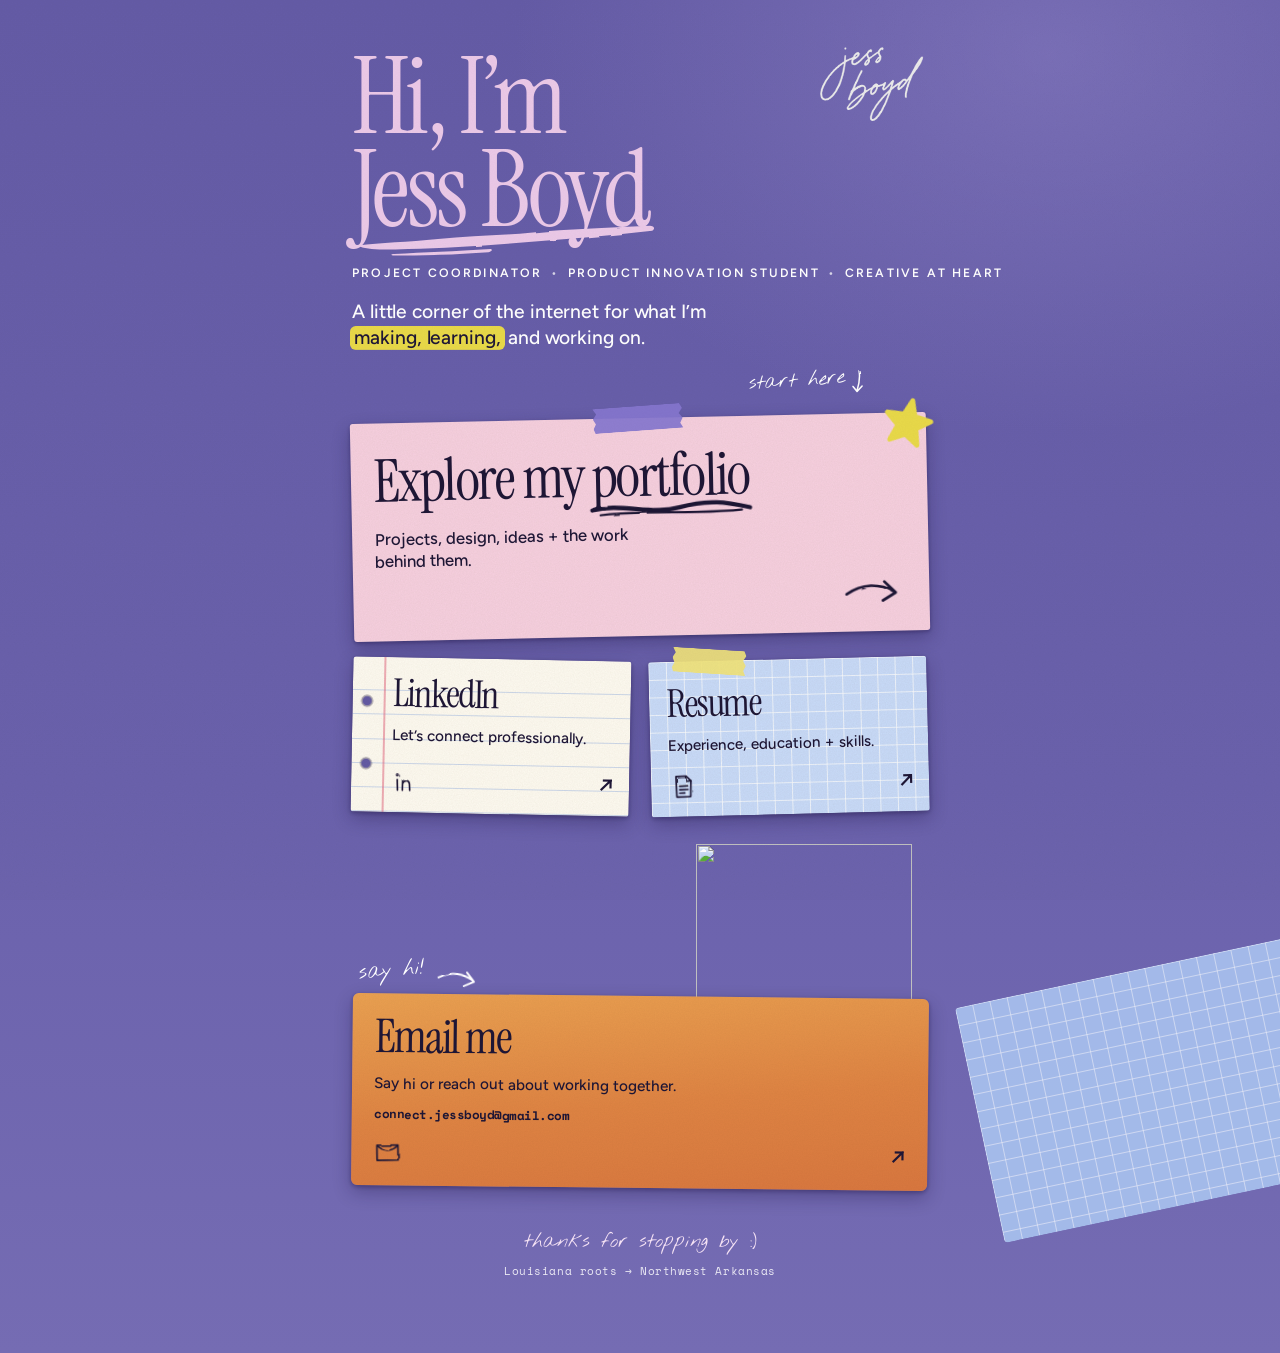
==== links/index.html @ 07960756 "Add the /links/ page (Linktree-style) and document it in the README Co-Authored-By: Claude Sonnet 5 " ====
<!DOCTYPE html>
<html lang="en">
<head>
<meta charset="utf-8">
<meta name="viewport" content="width=device-width, initial-scale=1, viewport-fit=cover">
<meta name="color-scheme" content="light">
<meta name="theme-color" content="#6A61AC">
<title>Jess Boyd — Links</title>
<meta name="description" content="Jess Boyd: creative project coordinator and product innovation student. Portfolio, LinkedIn, resume, and email.">
<meta property="og:title" content="Jess Boyd — Links">
<meta property="og:description" content="A little corner of the internet for what I’m making, learning, and working on.">
<script>
/* mark JS on, and make sure the entrance can never leave the page hidden */
(function () {
  var d = document.documentElement; d.classList.add('js');
  setTimeout(function () { d.classList.add('page-ready'); }, 2500);
})();
</script>
<link rel="icon" type="image/png" href="../assets/img/favicon.png">
<link rel="preconnect" href="https://fonts.googleapis.com">
<link rel="preconnect" href="https://fonts.gstatic.com" crossorigin>
<link href="https://fonts.googleapis.com/css2?family=Figtree:wght@400;500;600;700;800&family=Instrument+Serif:ital@0;1&family=Nothing+You+Could+Do&family=Space+Mono:wght@400;700&display=swap" rel="stylesheet">
<!-- Same design system as the portfolio: base (colors, fonts) + effects (marks, notes, stars), then this page's own file. -->
<link rel="stylesheet" href="../css/base.css">
<link rel="stylesheet" href="../css/effects.css">
<link rel="stylesheet" href="../css/links.css">
</head>
<body class="links-page">
<svg width="0" height="0" style="position:absolute" aria-hidden="true" focusable="false"><filter id="rough" x="-5%" y="-5%" width="110%" height="110%"><feTurbulence type="fractalNoise" baseFrequency=".035" numOctaves="2" seed="4" result="t"/><feDisplacementMap in="SourceGraphic" in2="t" scale="2"/></filter></svg>

<div class="page">
  <div class="scrap" aria-hidden="true"></div>

  <main class="stack" id="main">
    <!-- HEADER — who this is, in a few seconds -->
    <header class="masthead">
      <img class="sig enter" style="--d:0" data-a="sig" alt="">
      <h1 class="hi enter" style="--d:0"><span class="l">Hi, I’m</span> <span class="l l2">Jess Boyd<svg class="squig" viewBox="0 0 400 46" preserveAspectRatio="none" aria-hidden="true"><path d="M4 31 C 34 27, 70 27, 110 23 S 190 19, 236 15 S 330 10, 391 7 C 396 7, 399 10, 394 13 C 336 19, 282 23, 226 27 S 120 34, 70 35 C 40 36, 14 37, 4 31 Z"/><path d="M52 41 C 92 39, 132 38, 180 35 C 183 36, 181 38, 177 39 C 132 42, 92 43, 52 43 C 47 43, 47 41, 52 41 Z"/></svg></span></h1>
      <ul class="descr enter" style="--d:1"><li>Project Coordinator</li><li>Product Innovation Student</li><li>Creative at Heart</li></ul>
      <p class="sub enter" style="--d:2">A little corner of the internet for what I’m <span class="hl" data-draw>making, learning,</span> and working on.</p>
      <div class="startnote enter" style="--d:2" aria-hidden="true"><span class="script" data-draw>start here</span><span class="arrow" data-arrow="down"></span></div>
    </header>

    <!-- LINKS — built from js/data/links.js -->
    <nav aria-label="Jess’s links">
      <ul class="cards" id="links"></ul>
      <noscript>
        <!-- fallback only (no JavaScript). Keep in sync with js/data/links.js -->
        <ul class="cards">
          <li class="slot span-2"><a class="card card--sticky card--primary" href="../"><span class="ctitle">Explore my portfolio</span><span class="cdesc">Projects, design, ideas + the work behind them.</span></a></li>
          <li class="slot"><a class="card card--notebook card--half" href="https://www.linkedin.com/in/jessica-b-238604137/"><span class="ctitle">LinkedIn</span><span class="cdesc">Let’s connect professionally.</span></a></li>
          <li class="slot"><a class="card card--grid card--half" href="../assets/Jess-Boyd-Resume.pdf"><span class="ctitle">Resume</span><span class="cdesc">Experience, education + skills.</span></a></li>
          <li class="slot span-2"><a class="card card--orange card--wide" href="mailto:connect.jessboyd@gmail.com"><span class="ctitle">Email me</span><span class="cdesc">Say hi or reach out about working together.</span></a></li>
        </ul>
      </noscript>
    </nav>

    <footer class="foot enter" style="--d:8">
      <p class="script" data-draw>thanks for stopping by :)</p>
      <p class="mono">Louisiana roots → Northwest Arkansas</p>
    </footer>
  </main>
</div>

<!-- Scripts: data first, then core, then this page. The renderer goes before core.js so the images and arrows it creates get set up. -->
<script src="../js/data/images.js"></script>
<script src="../js/data/pencil.js"></script>
<script src="../js/data/links.js"></script>
<script>
/* this page lives one folder down, so point the shared image paths back up */
(function (JB) { Object.keys(JB.IMG).forEach(function (k) { JB.IMG[k] = "../" + JB.IMG[k]; }); })(window.JB);
</script>
<script src="../js/links-render.js"></script>
<script src="../js/core.js"></script>
<script src="../js/effects.js"></script>
<script src="../js/links.js"></script>
</body>
</html>
---- css/base.css ----
/* ==========================================================
   BASE
   Design tokens (colors, fonts), page reset, layout helpers. Loaded first.
   ========================================================== */
:root {
  --cream: #F8F8F4; --ink: #1E1636; --muted: #574F6E;
  --plum: #3B2A73; --peri: #5B68AB; --lilac: #827AC9; --lilac-text: #6B62B8; --peri-soft: #AEB7EE; --violet: #6A4FC4; --lav: #E3C6E6; --pink: #F3B8CF; --pink-soft: #EBC9E8;
  --yellow: #E8D948; --orange: #DB7A3E; --orange-deep: #C9622A;
  --serif: "Instrument Serif", "Iowan Old Style", Georgia, serif;
  --sans: "Figtree", "Helvetica Neue", Arial, sans-serif;
  --mono: "Space Mono", "Courier New", monospace;
  --script: "Nothing You Could Do", "Bradley Hand", "Segoe Print", cursive;
  --bar: 4.6rem;
  /* one "design pixel": the Figma frames are 1016px wide, so 1 unit = 1/1016 of the page width (capped at 1600px). Used by the hero, about, quote and work-experience layouts. */
  --gpx: min(.098425vw, 1.5748px);
  box-sizing: border-box;
  padding-bottom: env(safe-area-inset-bottom, 0px);
}
html { scroll-padding-top: calc(5rem + env(safe-area-inset-top, 0px)); scroll-behavior: smooth; background: var(--cream); color-scheme: light; }
html.intro-on { overflow: hidden; }
* { box-sizing: border-box; }
body { margin: 0; background: var(--cream); color: var(--ink); font-family: var(--sans); font-size: 1.0625rem; line-height: 1.65; -webkit-font-smoothing: antialiased; overflow-x: clip; }
body::before { content: ""; position: fixed; inset: 0; z-index: 90; pointer-events: none; opacity: .1; mix-blend-mode: multiply;
  background-image: url("data:image/svg+xml;utf8,<svg xmlns='http://www.w3.org/2000/svg' width='240' height='240'><filter id='n'><feTurbulence type='fractalNoise' baseFrequency='.9' numOctaves='2' stitchTiles='stitch'/><feColorMatrix values='0 0 0 0 .3  0 0 0 0 .25  0 0 0 0 .2  0 0 0 .5 0'/></filter><rect width='100%' height='100%' filter='url(%23n)'/></svg>"); }
a { color: inherit; }
button { font: inherit; color: inherit; }
:focus-visible { outline: 3px solid var(--violet); outline-offset: 3px; border-radius: 3px; }
.hero :focus-visible { outline-color: #fff; }
.spread { padding-block: clamp(4.5rem, 10vw, 8.5rem); position: relative; }
.wrap { width: min(100% - 3rem, 72rem); margin-inline: auto; position: relative; }
.mono { font-family: var(--mono); font-size: .85rem; letter-spacing: .04em; }
.label { font-family: var(--mono); font-size: .74rem; letter-spacing: .12em; text-transform: uppercase; font-weight: 700; color: var(--muted); }
.display { font-family: var(--serif); font-weight: 400; letter-spacing: -.03em; line-height: .9; font-size: clamp(3.2rem, 10vw, 9rem); margin: 0; }
.sr { position: absolute; width: 1px; height: 1px; overflow: hidden; clip: rect(0 0 0 0); white-space: nowrap; }
.skiplink { position: absolute; left: -999px; top: 0; background: var(--ink); color: var(--cream); padding: .7rem 1rem; z-index: 300; }
.skiplink:focus { left: 0; }
.ulh { background: linear-gradient(currentColor, currentColor) 0 100% / 0% 2px no-repeat; transition: background-size .3s ease; text-decoration: none; padding-bottom: 3px; }
.ulh:hover, .ulh:focus-visible, .ulh[aria-current="true"] { background-size: 100% 2px; }

@media (max-width: 720px) {
  .wrap { width: min(100% - 2.5rem, 72rem); }
}
@media (prefers-reduced-motion: reduce) {
  html { scroll-behavior: auto; }
}
---- css/effects.css ----
/* ==========================================================
   SHARED EFFECTS
   Hand-drawn marks, handwritten notes, highlighter, stars, scroll-reveal. Used by several sections.
   ========================================================== */
.mark, .arrow { filter: url(#rough); }
.mark path, .arrow path { fill: none; stroke: currentColor; stroke-linecap: round; stroke-linejoin: round; stroke-dasharray: 1; stroke-dashoffset: 1; transition: stroke-dashoffset 1s cubic-bezier(.5,.1,.2,1); transition-delay: calc(var(--i, 0) * .2s + var(--pd, 0ms)); }
.in path { stroke-dashoffset: 0; }
.mk { position: relative; display: inline-block; }
.mk .mark { position: absolute; pointer-events: none; overflow: visible; left: -2%; bottom: -.24em; width: 104%; height: .34em; color: #3B3550; }
.mk .mark path { stroke-width: 3; }
.mk .mark path + path { stroke-width: 1.5; }
.arrow { display: inline-block; line-height: 0; color: var(--ink); }
.arrow svg { display: block; overflow: visible; }
.script { display: inline-block; font-family: var(--script); font-size: 1.3rem; line-height: 1.25; color: var(--plum); }
.script .sc { display: inline-block; clip-path: inset(-10% 100% -20% -2%); transition: clip-path 1.4s cubic-bezier(.5,.1,.2,1) var(--pd, 0ms); }
.script.in .sc { clip-path: inset(-10% -2% -20% -2%); }
.hl { padding: .02em .22em; margin-inline: -.1em; border-radius: .3em; background: linear-gradient(var(--yellow), var(--yellow)) 0 50% / 0% 100% no-repeat; -webkit-box-decoration-break: clone; box-decoration-break: clone; transition: background-size .9s cubic-bezier(.5,.1,.2,1) .3s; }
.hl.in { background-size: 100% 100%; }
.star { display: block; overflow: visible; }
.star path { fill: var(--yellow); stroke: var(--yellow); stroke-width: 5; stroke-linejoin: round; }
.penS { position: absolute; left: 0; top: 0; pointer-events: none; opacity: 0; transition: opacity .35s; z-index: 2; }

.js .reveal { opacity: 0; transform: translateY(18px); transition: opacity .8s ease, transform .8s cubic-bezier(.2,.7,.2,1); transition-delay: calc(var(--d, 0) * 100ms); }
.js .reveal.in { opacity: 1; transform: none; }
.js .rise { opacity: 0; transform: translateY(22px); }
.js.page-ready .rise { opacity: 1; transform: none; transition: opacity 1s ease, transform 1s cubic-bezier(.2,.7,.2,1); transition-delay: calc(var(--d, 0) * 120ms); }

@media (prefers-reduced-motion: reduce) {
  .mark path, .arrow path { stroke-dashoffset: 0 !important; transition: none !important; }
  .script .sc { clip-path: none !important; transition: none !important; }
  .hl { background-size: 100% 100% !important; transition: none !important; }
  .js .reveal, .js .rise { opacity: 1 !important; transform: none !important; transition: none !important; }
  .penS { display: none; }
}
---- css/links.css ----
/* ==========================================================
   LINKS PAGE  (links/index.html)
   A small, condensed version of the portfolio: lavender hero colors, paper cards, the peeking dog.
   Uses tokens from base.css and the marks/stars/notes from effects.css. Script: js/links-render.js + js/links.js
   Cards are built from js/data/links.js.
   ========================================================== */
html { background: #6A61AC; }
.links-page {
  --paper: #FFFCF3; --pink-paper: #F8D2E2; --sky: #CADDFB; --tape: #8677D0;
  --hole: #645BA6;
  --shadow: 0 .45rem 1.1rem rgba(24,14,58,.3), 0 .1rem .25rem rgba(24,14,58,.34);
  --shadow-up: 0 .9rem 1.7rem rgba(24,14,58,.34), 0 .2rem .4rem rgba(24,14,58,.3);
  --dw: clamp(9rem, 42vw, 13rem);
  background: #6A61AC; -webkit-tap-highlight-color: transparent;
}
.links-page :focus-visible { outline: 3px solid var(--yellow); outline-offset: 4px; }

.page { position: relative; min-height: 100vh; min-height: 100svh; overflow: clip; color: #fff; padding: 1.9rem 1.25rem 3.2rem;
  background: radial-gradient(60% 40% at 82% 4%, rgba(150,138,206,.42), transparent 70%), linear-gradient(180deg, #645BA6 0%, #6A61AC 58%, #756CB3 100%); }
.stack { position: relative; z-index: 1; width: 100%; max-width: 34rem; margin-inline: auto; }

/* a scrap of blue grid paper poking in from the corner, like the one under the portfolio's notebook */
.scrap { position: absolute; z-index: 0; right: -6rem; bottom: 9.6rem; width: 14rem; height: 9rem; rotate: -12deg; border-radius: 4px; opacity: .9;
  background-color: #A9C3F0; background-image: linear-gradient(rgba(255,255,255,.55) 1px, transparent 1px), linear-gradient(90deg, rgba(255,255,255,.55) 1px, transparent 1px); background-size: 1.1rem 1.1rem; }

/* ---------- entrance: header, then portfolio, then the rest ---------- */
.js .enter { opacity: 0; transform: translateY(14px); }
.js.page-ready .enter { opacity: 1; transform: none; transition: opacity .55s ease, transform .6s cubic-bezier(.2,.75,.25,1); transition-delay: calc(var(--d, 0) * 75ms); }

/* ---------- header ---------- */
.masthead { position: relative; }
.sig { position: absolute; z-index: 1; top: -.5rem; right: .3rem; width: clamp(4.6rem, 22vw, 6.6rem); height: auto; rotate: 5deg; filter: invert(1); pointer-events: none; }
h1.hi { margin: 0; font-family: var(--serif); font-weight: 400; color: var(--pink-soft); font-size: clamp(3.8rem, 19vw, 6.6rem); line-height: .88; letter-spacing: -.035em; }
h1.hi .l { display: block; width: fit-content; white-space: nowrap; }
h1.hi .l2 { position: relative; }
.squig { position: absolute; left: 1%; bottom: -.2em; width: 102%; height: .36em; overflow: visible; color: var(--pink-soft); filter: url(#rough); pointer-events: none; clip-path: inset(-25% 100% -25% 0); transition: clip-path 1.05s cubic-bezier(.5,.1,.2,1) .5s; }
.squig path { fill: currentColor; }
.page-ready .squig { clip-path: inset(-25% -2% -25% 0); }
.descr { list-style: none; margin: 1.5rem 0 0; padding: 0; font-size: .72rem; letter-spacing: .18em; text-transform: uppercase; font-weight: 600; line-height: 1.9; }
.descr li { white-space: nowrap; }
.sub { margin: .9rem 0 0; max-width: 24rem; font-weight: 500; font-size: 1.1rem; line-height: 1.4; letter-spacing: -.005em; }
.sub .hl { color: var(--ink); }
.startnote { display: flex; align-items: flex-start; justify-content: flex-end; gap: .35rem; margin: .7rem 3.6rem 1.1rem 0; }
.startnote .script, .startnote .arrow { color: #fff; }
.startnote .script { font-size: 1.25rem; padding-top: .3rem; rotate: -4deg; }
.startnote .arrow path { stroke-width: 3; }

/* ---------- cards ---------- */
.cards { list-style: none; margin: 0; padding: 0; display: grid; grid-template-columns: repeat(2, minmax(0, 1fr)); gap: 1.15rem 1rem; }
.slot { position: relative; min-width: 0; }
.slot.span-2 { grid-column: 1 / -1; }
.slot.has-dog { margin-top: calc(var(--dw) * .736 + .1rem); }

.card { position: relative; z-index: 1; display: flex; flex-direction: column; height: 100%; color: var(--ink); text-decoration: none; border-radius: 3px; box-shadow: var(--shadow);
  padding: 1.1rem 1rem 1rem 1.1rem; rotate: var(--r, 0deg);
  transition: rotate .4s cubic-bezier(.3,1.4,.5,1), translate .4s cubic-bezier(.3,1.4,.5,1), scale .2s ease, box-shadow .3s ease; }
/* a little paper grain, same as the Polaroids */
.card::after { content: ""; position: absolute; inset: 0; border-radius: inherit; pointer-events: none; opacity: .5; mix-blend-mode: multiply;
  background-image: url("data:image/svg+xml;utf8,<svg xmlns='http://www.w3.org/2000/svg' width='160' height='160'><filter id='p'><feTurbulence type='fractalNoise' baseFrequency='.8' numOctaves='2'/><feColorMatrix values='0 0 0 0 .5  0 0 0 0 .45  0 0 0 0 .35  0 0 0 .25 0'/></filter><rect width='100%' height='100%' filter='url(%23p)'/></svg>"); }

.ctitle { display: block; width: fit-content; max-width: 100%; font-family: var(--serif); font-weight: 400; font-size: clamp(1.75rem, 8vw, 2.25rem); line-height: .98; letter-spacing: -.03em;
  background: linear-gradient(currentColor, currentColor) 0 100% / 0% 2px no-repeat; padding-bottom: .1em; transition: background-size .3s ease; }
.cdesc { display: block; margin-top: .55rem; font-weight: 500; font-size: .95rem; line-height: 1.35; }
.cdetail { display: block; margin-top: .7rem; font-weight: 700; font-size: .78rem; overflow-wrap: anywhere; }
.cfoot { margin-top: auto; padding-top: 1rem; display: flex; align-items: flex-end; justify-content: space-between; gap: .5rem; }
.icon { flex: none; fill: none; stroke: var(--ink); stroke-width: 1.9; stroke-linecap: round; stroke-linejoin: round; filter: url(#rough); }
.icon circle { fill: var(--ink); stroke-width: 2.4; }
.go { margin-left: auto; font-family: var(--sans); font-weight: 600; font-size: 1.4rem; line-height: 1; transition: translate .3s cubic-bezier(.3,1.5,.5,1); }
.go.arrow { font-size: 0; }

/* paper variants */
.card--sticky { background: var(--pink-paper); padding: 1.9rem 1.4rem 1.2rem; }
.card--notebook { background-color: var(--paper); padding-left: 2.5rem;
  background-image: linear-gradient(90deg, transparent 1.95rem, rgba(226,96,122,.5) 1.95rem, rgba(226,96,122,.5) calc(1.95rem + 1.5px), transparent calc(1.95rem + 1.5px)),
    repeating-linear-gradient(180deg, transparent 0 1.45rem, rgba(104,146,222,.32) 1.45rem calc(1.45rem + 1px)); background-position: 0 0, 0 .6rem; }
.card--notebook::before { content: ""; position: absolute; left: .5rem; top: .8rem; bottom: .8rem; width: .8rem; pointer-events: none;
  background: radial-gradient(circle at 50% 50%, var(--hole) 0 .27rem, rgba(20,10,50,.35) .3rem .36rem, transparent .4rem) 0 0 / 100% 3.9rem repeat-y; }
.card--grid { background-color: var(--sky); padding-top: 1.5rem;
  background-image: linear-gradient(rgba(255,255,255,.7) 1px, transparent 1px), linear-gradient(90deg, rgba(255,255,255,.7) 1px, transparent 1px); background-size: 1.1rem 1.1rem; }
.card--orange { background: linear-gradient(175deg, #EAA151 0%, #DF8443 55%, #D9773F 100%); padding: 1.3rem 1.4rem 1.2rem; border-radius: 6px; }
.card--lavender { background: var(--peri-soft); padding: 1.3rem 1.4rem 1.2rem; border-radius: 6px; }

/* the portfolio card is the big one */
.card--primary .ctitle { font-size: clamp(2.7rem, 13vw, 3.7rem); line-height: .94; }
.card--primary .cdesc { font-size: 1.05rem; margin-top: .8rem; max-width: 17rem; }
.card--primary .cfoot { padding-top: .6rem; }
.card--primary .go.arrow svg { width: 4.4rem; height: auto; }
.card--primary .go.arrow path { stroke-width: 3.2; }
.card--wide .ctitle { font-size: clamp(2.2rem, 10vw, 2.9rem); }
.card--wide .cfoot { padding-top: .8rem; }

/* tape + star */
.tape { position: absolute; z-index: 2; top: -.75rem; left: 50%; translate: -50% 0; width: 5.6rem; height: 1.55rem; rotate: -3deg; opacity: .92; pointer-events: none;
  clip-path: polygon(0 0, 4% 22%, 0 42%, 3% 62%, 0 82%, 2% 100%, 100% 100%, 97% 80%, 100% 60%, 96% 40%, 100% 20%, 97% 0); }
.tape--violet { background: var(--tape); }
.tape--yellow { background: #EFE27A; width: 4.6rem; left: 22%; rotate: 5deg; }
.cstar { position: absolute; z-index: 2; top: -1.15rem; right: -.6rem; width: 3.5rem; height: 3.5rem; rotate: 14deg; filter: url(#rough); pointer-events: none; }

/* the marker underline under the last word of the primary title */
.card .mk .mark { color: var(--ink); }

/* ---------- the dog, peeking over the top of a card ---------- */
.peek { position: absolute; z-index: 0; right: 1rem; bottom: calc(100% - 7px); width: var(--dw); height: calc(var(--dw) * .736); overflow: hidden; }
.peekin { position: absolute; inset: 0; cursor: pointer; transition: transform .35s cubic-bezier(.3,1.4,.5,1); }
.peekin img { position: absolute; inset: 0; width: 100%; height: 100%; display: block; user-select: none; -webkit-user-drag: none; }
.peekin .ptail, .peekin .pmarks { transform-origin: 71% 101%; }
.js:not(.page-ready) .peekin { transform: translateY(103%); }
.js.page-ready .peekin { animation: peekup .8s cubic-bezier(.3,1.25,.5,1) 1s backwards; }
@keyframes peekup { from { transform: translateY(103%); } }
@keyframes pwag { from { transform: rotate(-7deg); } to { transform: rotate(9deg); } }
@keyframes pmarks { from { opacity: .15; } to { opacity: 1; } }
.peekin.wag .ptail { animation: pwag .36s ease-in-out infinite alternate; }
.peekin.wag .pmarks { animation: pmarks .36s ease-in-out infinite alternate; }
.dognote { position: absolute; z-index: 0; left: .4rem; bottom: calc(100% + .15rem); display: flex; align-items: flex-end; gap: .3rem; pointer-events: none; }
.dognote .script { color: #fff; font-size: 1.35rem; rotate: -5deg; margin-bottom: .6rem; }
.dognote .arrow { color: #fff; rotate: 8deg; }
.dognote .arrow path { stroke-width: 3; }

/* ---------- footer ---------- */
.foot { margin-top: 2.4rem; text-align: center; }
.foot p { margin: 0; }
.foot .script { color: #F6E3F5; font-size: 1.25rem; }
.foot .mono { margin-top: .5rem; font-size: .68rem; letter-spacing: .05em; opacity: .85; }

/* ---------- hover / press (only where hover exists) ---------- */
@media (hover: hover) {
  .card:hover, .card:focus-visible { rotate: 0deg; translate: 0 -5px; box-shadow: var(--shadow-up); }
  .card:hover .ctitle, .card:focus-visible .ctitle { background-size: 100% 2px; }
  .card:hover .go, .card:focus-visible .go { translate: .18em -.18em; }
  .card:hover .go.arrow, .card:focus-visible .go.arrow { translate: .45rem 0; }
  .card--primary:hover .ctitle, .card--primary:focus-visible .ctitle { background-size: 0% 2px; }
  .card:hover .mark path, .card:focus-visible .mark path { animation: redraw .8s ease-out; }
  .card:hover .cstar, .card:focus-visible .cstar { animation: bob .7s ease-out; }
  .slot:hover .peekin { transform: translateY(-3px); }
  .slot:hover .peekin .ptail { animation: pwag .36s ease-in-out infinite alternate; }
  .slot:hover .peekin .pmarks { animation: pmarks .36s ease-in-out infinite alternate; }
}
.card:active { translate: 0 1px; rotate: 0deg; scale: .985; box-shadow: var(--shadow); }
@keyframes redraw { from { stroke-dashoffset: 1; } to { stroke-dashoffset: 0; } }
@keyframes bob { 30% { translate: 0 -7px; scale: 1.1; rotate: 22deg; } 60% { translate: 0 1px; scale: .96; } }

/* ---------- responsive ---------- */
@media (max-width: 359px) {
  .page { padding-inline: 1rem; }
  .cards { grid-template-columns: minmax(0, 1fr); }
  .slot { grid-column: 1 / -1; }
  .card--half .cdesc { max-width: 15rem; }
  .startnote { margin-right: 0; }
}
@media (min-width: 480px) {
  /* room for one line: Project Coordinator • Product Innovation Student • Creative at Heart */
  .descr li { display: inline; }
  .descr li:not(:last-child)::after { content: "•"; margin-inline: .7em; opacity: .75; }
}
@media (min-width: 720px) {
  .page { padding-block: 3.2rem 4.5rem; }
  .stack { max-width: 36rem; }
  .sub { font-size: 1.2rem; max-width: 26rem; }
  .descr { font-size: .76rem; }
  .cards { gap: 1.4rem 1.2rem; }
  .slot.has-dog { --dw: 13.5rem; }
  .scrap { right: auto; left: calc(50% + 21rem); bottom: 9rem; width: 22rem; height: 15rem; }
  .card--half .ctitle { font-size: 2.4rem; }
}

/* ---------- reduced motion: no movement, everything just there ---------- */
@media (prefers-reduced-motion: reduce) {
  .js .enter { opacity: 1 !important; transform: none !important; transition: none !important; }
  .squig { clip-path: none !important; transition: none !important; }
  .card, .ctitle, .go { transition: none !important; }
  .card:hover, .card:focus-visible, .card:active { translate: none; scale: none; }
  .card .mark path, .card .cstar { animation: none !important; }
  .js:not(.page-ready) .peekin, .js.page-ready .peekin { transform: none !important; animation: none !important; transition: none !important; }
  .peekin .ptail, .peekin .pmarks { animation: none !important; }
}
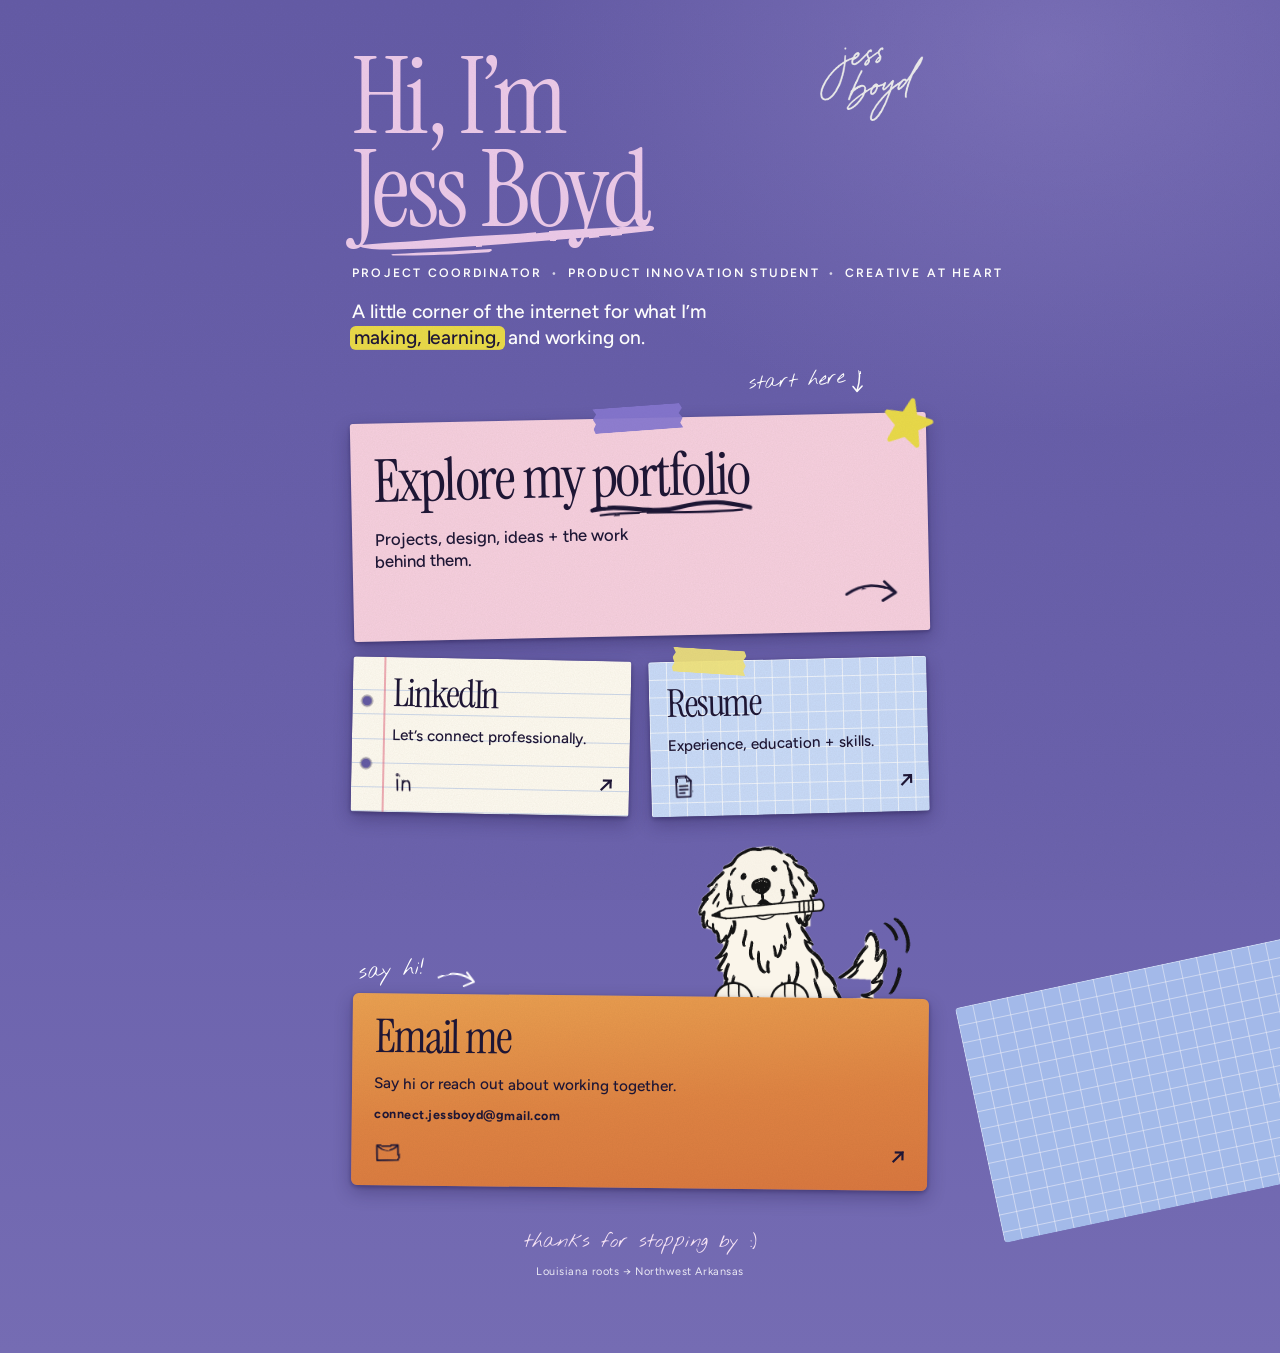
==== commit 8f42b881: "Text and font updates - Connect heading: "Let's Connect" (capital C, no period) - Skills column titl" ====
--- a/links/index.html
+++ b/links/index.html
@@ -19,7 +19,7 @@
 <link rel="icon" type="image/png" href="../assets/img/favicon.png">
 <link rel="preconnect" href="https://fonts.googleapis.com">
 <link rel="preconnect" href="https://fonts.gstatic.com" crossorigin>
-<link href="https://fonts.googleapis.com/css2?family=Figtree:wght@400;500;600;700;800&family=Instrument+Serif:ital@0;1&family=Nothing+You+Could+Do&family=Space+Mono:wght@400;700&display=swap" rel="stylesheet">
+<link href="https://fonts.googleapis.com/css2?family=Figtree:wght@400;500;600;700;800&family=Instrument+Serif:ital@0;1&family=Nothing+You+Could+Do&display=swap" rel="stylesheet">
 <!-- Same design system as the portfolio: base (colors, fonts) + effects (marks, notes, stars), then this page's own file. -->
 <link rel="stylesheet" href="../css/base.css">
 <link rel="stylesheet" href="../css/effects.css">
--- a/css/base.css
+++ b/css/base.css
@@ -8,7 +8,6 @@
   --yellow: #E8D948; --orange: #DB7A3E; --orange-deep: #C9622A;
   --serif: "Instrument Serif", "Iowan Old Style", Georgia, serif;
   --sans: "Figtree", "Helvetica Neue", Arial, sans-serif;
-  --mono: "Space Mono", "Courier New", monospace;
   --script: "Nothing You Could Do", "Bradley Hand", "Segoe Print", cursive;
   --bar: 4.6rem;
   /* one "design pixel": the Figma frames are 1016px wide, so 1 unit = 1/1016 of the page width (capped at 1600px). Used by the hero, about, quote and work-experience layouts. */
@@ -28,8 +27,8 @@
 .hero :focus-visible { outline-color: #fff; }
 .spread { padding-block: clamp(4.5rem, 10vw, 8.5rem); position: relative; }
 .wrap { width: min(100% - 3rem, 72rem); margin-inline: auto; position: relative; }
-.mono { font-family: var(--mono); font-size: .85rem; letter-spacing: .04em; }
-.label { font-family: var(--mono); font-size: .74rem; letter-spacing: .12em; text-transform: uppercase; font-weight: 700; color: var(--muted); }
+.mono { font-family: var(--sans); font-size: .85rem; letter-spacing: .04em; }
+.label { font-family: var(--sans); font-size: .74rem; letter-spacing: .12em; text-transform: uppercase; font-weight: 700; color: var(--muted); }
 .display { font-family: var(--serif); font-weight: 400; letter-spacing: -.03em; line-height: .9; font-size: clamp(3.2rem, 10vw, 9rem); margin: 0; }
 .sr { position: absolute; width: 1px; height: 1px; overflow: hidden; clip: rect(0 0 0 0); white-space: nowrap; }
 .skiplink { position: absolute; left: -999px; top: 0; background: var(--ink); color: var(--cream); padding: .7rem 1rem; z-index: 300; }
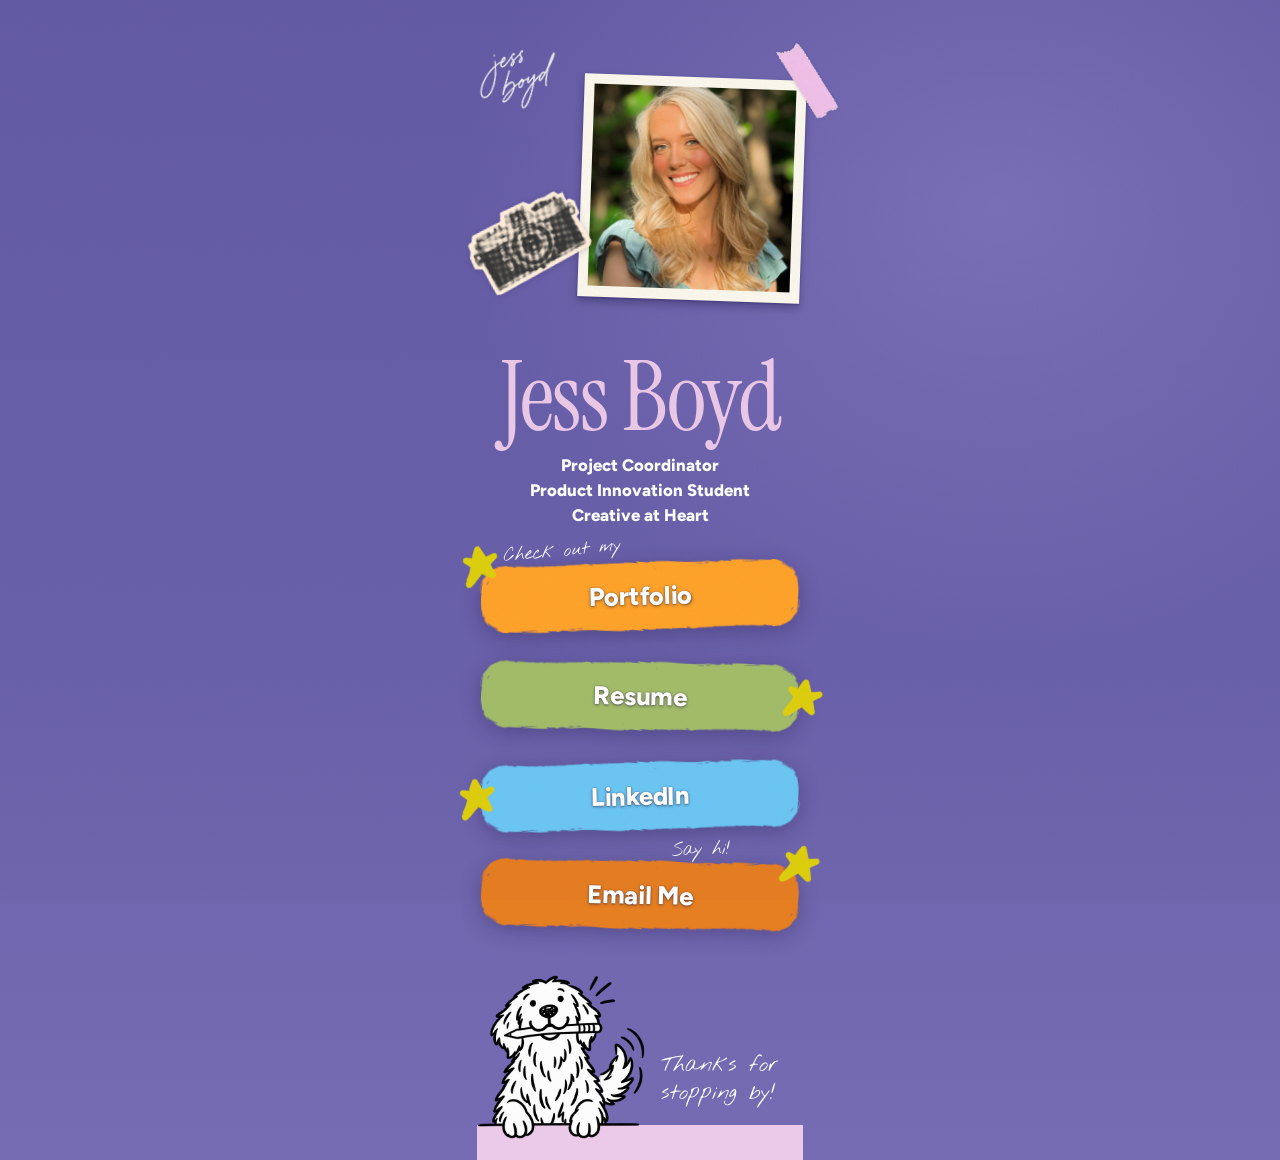
==== commit cef7f32e: "Redesign the links page to match the approved mockup - Rebuild the header as logo (top-left) + Polar" ====
--- a/links/index.html
+++ b/links/index.html
@@ -6,71 +6,91 @@
 <meta name="color-scheme" content="light">
 <meta name="theme-color" content="#6A61AC">
 <title>Jess Boyd — Links</title>
-<meta name="description" content="Jess Boyd: creative project coordinator and product innovation student. Portfolio, LinkedIn, resume, and email.">
+<meta name="description" content="Jess Boyd: creative project coordinator and product innovation student. Portfolio, resume, LinkedIn, and email.">
 <meta property="og:title" content="Jess Boyd — Links">
-<meta property="og:description" content="A little corner of the internet for what I’m making, learning, and working on.">
-<script>
-/* mark JS on, and make sure the entrance can never leave the page hidden */
-(function () {
-  var d = document.documentElement; d.classList.add('js');
-  setTimeout(function () { d.classList.add('page-ready'); }, 2500);
-})();
-</script>
+<meta property="og:description" content="Project Coordinator. Product Innovation Student. Creative at heart.">
+<script>(function () { document.documentElement.classList.add('js'); })();</script>
 <link rel="icon" type="image/png" href="../assets/img/favicon.png">
 <link rel="preconnect" href="https://fonts.googleapis.com">
 <link rel="preconnect" href="https://fonts.gstatic.com" crossorigin>
 <link href="https://fonts.googleapis.com/css2?family=Figtree:wght@400;500;600;700;800&family=Instrument+Serif:ital@0;1&family=Nothing+You+Could+Do&display=swap" rel="stylesheet">
-<!-- Same design system as the portfolio: base (colors, fonts) + effects (marks, notes, stars), then this page's own file. -->
+<!-- Same design system as the portfolio: base (colors, fonts) + effects (handwriting, stars, scroll-reveal), then this page's own file. -->
 <link rel="stylesheet" href="../css/base.css">
 <link rel="stylesheet" href="../css/effects.css">
 <link rel="stylesheet" href="../css/links.css">
 </head>
 <body class="links-page">
-<svg width="0" height="0" style="position:absolute" aria-hidden="true" focusable="false"><filter id="rough" x="-5%" y="-5%" width="110%" height="110%"><feTurbulence type="fractalNoise" baseFrequency=".035" numOctaves="2" seed="4" result="t"/><feDisplacementMap in="SourceGraphic" in2="t" scale="2"/></filter></svg>
+<svg width="0" height="0" style="position:absolute" aria-hidden="true" focusable="false">
+  <filter id="rough" x="-5%" y="-5%" width="110%" height="110%"><feTurbulence type="fractalNoise" baseFrequency=".035" numOctaves="2" seed="4" result="t"/><feDisplacementMap in="SourceGraphic" in2="t" scale="2"/></filter>
+</svg>
 
 <div class="page">
-  <div class="scrap" aria-hidden="true"></div>
+  <main class="stack" id="main">
 
-  <main class="stack" id="main">
-    <!-- HEADER — who this is, in a few seconds -->
-    <header class="masthead">
-      <img class="sig enter" style="--d:0" data-a="sig" alt="">
-      <h1 class="hi enter" style="--d:0"><span class="l">Hi, I’m</span> <span class="l l2">Jess Boyd<svg class="squig" viewBox="0 0 400 46" preserveAspectRatio="none" aria-hidden="true"><path d="M4 31 C 34 27, 70 27, 110 23 S 190 19, 236 15 S 330 10, 391 7 C 396 7, 399 10, 394 13 C 336 19, 282 23, 226 27 S 120 34, 70 35 C 40 36, 14 37, 4 31 Z"/><path d="M52 41 C 92 39, 132 38, 180 35 C 183 36, 181 38, 177 39 C 132 42, 92 43, 52 43 C 47 43, 47 41, 52 41 Z"/></svg></span></h1>
-      <ul class="descr enter" style="--d:1"><li>Project Coordinator</li><li>Product Innovation Student</li><li>Creative at Heart</li></ul>
-      <p class="sub enter" style="--d:2">A little corner of the internet for what I’m <span class="hl" data-draw>making, learning,</span> and working on.</p>
-      <div class="startnote enter" style="--d:2" aria-hidden="true"><span class="script" data-draw>start here</span><span class="arrow" data-arrow="down"></span></div>
-    </header>
+    <!-- PHOTO — logo top-left, Polaroid-framed portrait (same photo as the homepage About section) top-right
+         with a piece of tape, and the vintage camera doodle peeking from behind the bottom-left corner -->
+    <div class="portrait-wrap reveal" style="--d:0">
+      <img class="sig" src="../assets/img/signature-logo.png" width="326" height="251" alt="Jess Boyd">
+      <img class="camera" src="../assets/img/camera-vintage.png" width="586" height="419" loading="lazy" alt="" aria-hidden="true">
+      <figure class="polaroid">
+        <img src="../assets/img/photo-portrait.jpg" width="960" height="960" loading="eager" alt="Jess smiling outdoors in a teal top, with green trees blurred behind">
+        <span class="tape" aria-hidden="true"></span>
+      </figure>
+    </div>
 
-    <!-- LINKS — built from js/data/links.js -->
-    <nav aria-label="Jess’s links">
-      <ul class="cards" id="links"></ul>
-      <noscript>
-        <!-- fallback only (no JavaScript). Keep in sync with js/data/links.js -->
-        <ul class="cards">
-          <li class="slot span-2"><a class="card card--sticky card--primary" href="../"><span class="ctitle">Explore my portfolio</span><span class="cdesc">Projects, design, ideas + the work behind them.</span></a></li>
-          <li class="slot"><a class="card card--notebook card--half" href="https://www.linkedin.com/in/jessica-b-238604137/"><span class="ctitle">LinkedIn</span><span class="cdesc">Let’s connect professionally.</span></a></li>
-          <li class="slot"><a class="card card--grid card--half" href="../assets/Jess-Boyd-Resume.pdf"><span class="ctitle">Resume</span><span class="cdesc">Experience, education + skills.</span></a></li>
-          <li class="slot span-2"><a class="card card--orange card--wide" href="mailto:connect.jessboyd@gmail.com"><span class="ctitle">Email me</span><span class="cdesc">Say hi or reach out about working together.</span></a></li>
-        </ul>
-      </noscript>
+    <!-- NAME + ROLE -->
+    <div class="idcard reveal" style="--d:1">
+      <h1 class="bigname">Jess Boyd</h1>
+      <ul class="roles">
+        <li>Project Coordinator</li>
+        <li>Product Innovation Student</li>
+        <li>Creative at Heart</li>
+      </ul>
+    </div>
+
+    <!-- LINKS — four sticky-note buttons, in this exact order. Edit the destinations below (each is a plain href). -->
+    <nav class="linklist" aria-label="Jess’s links">
+      <a class="btn btn--portfolio reveal" style="--d:2" href="../">
+        <span class="fill" aria-hidden="true"></span>
+        <span class="btnnote" aria-hidden="true"><span class="script" data-draw>Check out my</span></span>
+        <img class="cstar cstar--a" src="../assets/img/star.png" alt="" aria-hidden="true">
+        <span class="btnlabel">Portfolio</span>
+      </a>
+
+      <a class="btn btn--resume reveal" style="--d:3" href="../assets/Jess-Boyd-Resume.pdf" download="Jess-Boyd-Resume.pdf">
+        <span class="fill" aria-hidden="true"></span>
+        <span class="btnlabel">Resume<span class="sr"> (PDF download)</span></span>
+        <img class="cstar cstar--b" src="../assets/img/star.png" alt="" aria-hidden="true">
+      </a>
+
+      <a class="btn btn--linkedin reveal" style="--d:4" href="https://www.linkedin.com/in/jessica-b-238604137/" target="_blank" rel="noopener noreferrer">
+        <img class="cstar cstar--c" src="../assets/img/star.png" alt="" aria-hidden="true">
+        <span class="fill" aria-hidden="true"></span>
+        <span class="btnlabel">LinkedIn<span class="sr"> (opens in a new tab)</span></span>
+      </a>
+
+      <a class="btn btn--email reveal" style="--d:5" href="mailto:connect.jessboyd@gmail.com">
+        <span class="fill" aria-hidden="true"></span>
+        <span class="btnnote btnnote--right" aria-hidden="true"><span class="script" data-draw>Say hi!</span></span>
+        <img class="cstar cstar--d" src="../assets/img/star.png" alt="" aria-hidden="true">
+        <span class="btnlabel">Email Me</span>
+      </a>
     </nav>
 
-    <footer class="foot enter" style="--d:8">
-      <p class="script" data-draw>thanks for stopping by :)</p>
-      <p class="mono">Louisiana roots → Northwest Arkansas</p>
-    </footer>
+    <!-- SIGN-OFF — the same dog that peeks up on the homepage hero, perched here on the pink strip's edge -->
+    <div class="footrow reveal" style="--d:6">
+      <div class="peek" aria-hidden="true"><div class="peekclip"><div class="peekin" id="linksDog">
+        <img src="../assets/img/dog-peek.png" width="1000" height="980" class="dogbody" alt="">
+        <img src="../assets/img/dog-peek.png" width="1000" height="980" class="dogtail" alt="">
+      </div></div></div>
+      <p class="script thanks" data-draw>Thanks for stopping by!</p>
+    </div>
+    <div class="bottomstrip" aria-hidden="true"></div>
   </main>
 </div>
 
-<!-- Scripts: data first, then core, then this page. The renderer goes before core.js so the images and arrows it creates get set up. -->
-<script src="../js/data/images.js"></script>
+<!-- core.js needs js/data/pencil.js loaded first even though this page doesn't draw with the pencil (it reads pencil sizing on setup) -->
 <script src="../js/data/pencil.js"></script>
-<script src="../js/data/links.js"></script>
-<script>
-/* this page lives one folder down, so point the shared image paths back up */
-(function (JB) { Object.keys(JB.IMG).forEach(function (k) { JB.IMG[k] = "../" + JB.IMG[k]; }); })(window.JB);
-</script>
-<script src="../js/links-render.js"></script>
 <script src="../js/core.js"></script>
 <script src="../js/effects.js"></script>
 <script src="../js/links.js"></script>
--- a/css/links.css
+++ b/css/links.css
@@ -1,175 +1,108 @@
 /* ==========================================================
    LINKS PAGE  (links/index.html)
-   A small, condensed version of the portfolio: lavender hero colors, paper cards, the peeking dog.
-   Uses tokens from base.css and the marks/stars/notes from effects.css. Script: js/links-render.js + js/links.js
-   Cards are built from js/data/links.js.
+   A condensed calling-card version of the portfolio: signature, Polaroid portrait, name, four sticky-note
+   link buttons, and the hero's peeking dog perched on the bottom strip. Matches an approved mockup —
+   see links/index.html for the markup. Uses colors/fonts from base.css, handwriting/star/reveal from effects.css.
    ========================================================== */
-html { background: #6A61AC; }
 .links-page {
-  --paper: #FFFCF3; --pink-paper: #F8D2E2; --sky: #CADDFB; --tape: #8677D0;
-  --hole: #645BA6;
-  --shadow: 0 .45rem 1.1rem rgba(24,14,58,.3), 0 .1rem .25rem rgba(24,14,58,.34);
-  --shadow-up: 0 .9rem 1.7rem rgba(24,14,58,.34), 0 .2rem .4rem rgba(24,14,58,.3);
-  --dw: clamp(9rem, 42vw, 13rem);
+  /* colors sampled from the approved mockup that don't already exist in base.css, scoped to this page only */
+  --btn-portfolio: #FFA32A; --btn-resume: #A4BD6A; --btn-linkedin: #6CC7F4; --btn-email: #E67E22;
+  --stack-max: 26rem;
   background: #6A61AC; -webkit-tap-highlight-color: transparent;
 }
 .links-page :focus-visible { outline: 3px solid var(--yellow); outline-offset: 4px; }
 
-.page { position: relative; min-height: 100vh; min-height: 100svh; overflow: clip; color: #fff; padding: 1.9rem 1.25rem 3.2rem;
-  background: radial-gradient(60% 40% at 82% 4%, rgba(150,138,206,.42), transparent 70%), linear-gradient(180deg, #645BA6 0%, #6A61AC 58%, #756CB3 100%); }
-.stack { position: relative; z-index: 1; width: 100%; max-width: 34rem; margin-inline: auto; }
+.page { position: relative; overflow: clip; color: #fff;
+  background: radial-gradient(60% 55% at 78% 18%, rgba(150,138,206,.42), transparent 70%), linear-gradient(180deg, #645BA6 0%, #6A61AC 58%, #756CB3 100%); }
+/* side margins match the approved mockup's proportions (content sits in roughly the middle 68% of the width) */
+.stack { width: 100%; max-width: var(--stack-max); margin-inline: auto; padding: 2.2rem clamp(2.2rem, 15vw, 3.8rem) 0; }
 
-/* a scrap of blue grid paper poking in from the corner, like the one under the portfolio's notebook */
-.scrap { position: absolute; z-index: 0; right: -6rem; bottom: 9.6rem; width: 14rem; height: 9rem; rotate: -12deg; border-radius: 4px; opacity: .9;
-  background-color: #A9C3F0; background-image: linear-gradient(rgba(255,255,255,.55) 1px, transparent 1px), linear-gradient(90deg, rgba(255,255,255,.55) 1px, transparent 1px); background-size: 1.1rem 1.1rem; }
+/* ---------- photo: logo, Polaroid + tape, camera + sticker backing — scaled together with container-query
+   units so proportions hold at any width ---------- */
+.portrait-wrap { position: relative; container-type: inline-size; width: 100%; aspect-ratio: 100 / 87; }
+.sig { position: absolute; z-index: 3; top: 0; left: 0; width: 25cqw; height: auto; rotate: -4deg; filter: invert(1); }
+.polaroid { position: absolute; right: 0; top: 9cqw; z-index: 2; margin: 0; width: 68cqw; padding: 3.1cqw 3.1cqw 3.5cqw; background: #FFFCF3; rotate: 2deg;
+  box-shadow: 0 1.4cqw 2.6cqw rgba(24,14,58,.32), 0 .3cqw .6cqw rgba(24,14,58,.28); }
+.polaroid img { display: block; width: 100%; height: auto; aspect-ratio: 1 / 1; object-fit: cover; object-position: 50% 30%; }
+.polaroid::after { content: ""; position: absolute; inset: 0; pointer-events: none; opacity: .45; mix-blend-mode: multiply;
+  background-image: url("data:image/svg+xml;utf8,<svg xmlns='http://www.w3.org/2000/svg' width='160' height='160'><filter id='p'><feTurbulence type='fractalNoise' baseFrequency='.8' numOctaves='2'/><feColorMatrix values='0 0 0 0 .5  0 0 0 0 .45  0 0 0 0 .35  0 0 0 .25 0'/></filter><rect width='100%' height='100%' filter='url(%23p)'/></svg>"); }
+/* the tape: a real cut-paper-tape graphic (assets/img/tape.png), centered right on the photo's top-right corner —
+   .tape is a child of .polaroid, so 100%/0% here is that corner, and translate -50%/-50% centers the tape on it
+   regardless of the rotation — about half the tape lands on the photo, half off it */
+.tape { position: absolute; z-index: 3; left: 100%; top: 0%; width: 26cqw; aspect-ratio: 166 / 130; translate: -50% -50%; rotate: 22deg;
+  background: url("../assets/img/tape.png") 0 0 / 100% 100% no-repeat; filter: drop-shadow(0 .3cqw .5cqw rgba(24,14,58,.22)); }
+/* the camera doodle (its own cream sticker backing is baked into the artwork) sits a little forward of the
+   photo, so it renders above the Polaroid where the two overlap */
+.camera { position: absolute; z-index: 3; left: -3cqw; bottom: 14cqw; width: 38cqw; height: auto; rotate: -14deg; pointer-events: none;
+  filter: drop-shadow(0 .5cqw 1cqw rgba(24,14,58,.22)); }
 
-/* ---------- entrance: header, then portfolio, then the rest ---------- */
-.js .enter { opacity: 0; transform: translateY(14px); }
-.js.page-ready .enter { opacity: 1; transform: none; transition: opacity .55s ease, transform .6s cubic-bezier(.2,.75,.25,1); transition-delay: calc(var(--d, 0) * 75ms); }
+/* ---------- name + role ---------- */
+.idcard { margin-top: 1.4rem; text-align: center; }
+.bigname { margin: 0; font-family: var(--serif); font-weight: 400; color: var(--pink-soft); font-size: clamp(4rem, 19vw, 6rem); line-height: .92; letter-spacing: -.02em; }
+.roles { list-style: none; margin: .7rem 0 0; padding: 0; display: grid; gap: .1rem; }
+.roles li { font-family: var(--sans); font-weight: 800; font-size: clamp(.88rem, 3.7vw, 1.05rem); line-height: 1.4; }
 
-/* ---------- header ---------- */
-.masthead { position: relative; }
-.sig { position: absolute; z-index: 1; top: -.5rem; right: .3rem; width: clamp(4.6rem, 22vw, 6.6rem); height: auto; rotate: 5deg; filter: invert(1); pointer-events: none; }
-h1.hi { margin: 0; font-family: var(--serif); font-weight: 400; color: var(--pink-soft); font-size: clamp(3.8rem, 19vw, 6.6rem); line-height: .88; letter-spacing: -.035em; }
-h1.hi .l { display: block; width: fit-content; white-space: nowrap; }
-h1.hi .l2 { position: relative; }
-.squig { position: absolute; left: 1%; bottom: -.2em; width: 102%; height: .36em; overflow: visible; color: var(--pink-soft); filter: url(#rough); pointer-events: none; clip-path: inset(-25% 100% -25% 0); transition: clip-path 1.05s cubic-bezier(.5,.1,.2,1) .5s; }
-.squig path { fill: currentColor; }
-.page-ready .squig { clip-path: inset(-25% -2% -25% 0); }
-.descr { list-style: none; margin: 1.5rem 0 0; padding: 0; font-size: .72rem; letter-spacing: .18em; text-transform: uppercase; font-weight: 600; line-height: 1.9; }
-.descr li { white-space: nowrap; }
-.sub { margin: .9rem 0 0; max-width: 24rem; font-weight: 500; font-size: 1.1rem; line-height: 1.4; letter-spacing: -.005em; }
-.sub .hl { color: var(--ink); }
-.startnote { display: flex; align-items: flex-start; justify-content: flex-end; gap: .35rem; margin: .7rem 3.6rem 1.1rem 0; }
-.startnote .script, .startnote .arrow { color: #fff; }
-.startnote .script { font-size: 1.25rem; padding-top: .3rem; rotate: -4deg; }
-.startnote .arrow path { stroke-width: 3; }
+/* ---------- buttons: the real hand-painted button graphics (assets/img/btn-*.png), one per color ---------- */
+.linklist { list-style: none; margin: 1.9rem 0 0; padding: 0; display: grid; gap: 1.5rem; }
+.btn { position: relative; display: block; color: #fff; text-decoration: none; rotate: var(--r, 0deg);
+  transition: translate .25s cubic-bezier(.3,1.4,.5,1), rotate .25s cubic-bezier(.3,1.4,.5,1); }
+.btn .fill { position: absolute; inset: 0; z-index: 0; background: 50% 50% / 100% 100% no-repeat; background-image: var(--img);
+  filter: drop-shadow(0 .35rem .7rem rgba(24,14,58,.3)); }
+.btn .btnlabel { position: relative; z-index: 1; display: block; text-align: center; padding-block: 1.05rem; font-family: var(--sans); font-weight: 800; font-size: clamp(1.35rem, 6.2vw, 1.6rem); letter-spacing: -.01em;
+  /* the pastel fills don't give white text quite enough contrast on their own; a soft dark edge keeps it legible without changing the approved colors */
+  text-shadow: 0 1px 3px rgba(30,22,54,.55), 0 0 1px rgba(30,22,54,.5); }
+.btn--portfolio { --r: -1.3deg; } .btn--portfolio .fill { --img: url("../assets/img/btn-portfolio.png"); }
+.btn--resume { --r: 1.1deg; } .btn--resume .fill { --img: url("../assets/img/btn-resume.png"); }
+.btn--linkedin { --r: -1deg; } .btn--linkedin .fill { --img: url("../assets/img/btn-linkedin.png"); }
+.btn--email { --r: 1.5deg; } .btn--email .fill { --img: url("../assets/img/btn-email.png"); }
 
-/* ---------- cards ---------- */
-.cards { list-style: none; margin: 0; padding: 0; display: grid; grid-template-columns: repeat(2, minmax(0, 1fr)); gap: 1.15rem 1rem; }
-.slot { position: relative; min-width: 0; }
-.slot.span-2 { grid-column: 1 / -1; }
-.slot.has-dog { margin-top: calc(var(--dw) * .736 + .1rem); }
+/* stars pinned to a button's corner, riding along with it — the real hand-painted star graphic (assets/img/star.png) */
+.cstar { position: absolute; z-index: 2; width: 2.3rem; height: auto; pointer-events: none;
+  transition: rotate .3s ease, scale .3s ease; }
+.cstar--a { top: -1rem; left: -.9rem; rotate: -8deg; }
+.cstar--b { top: 50%; right: -1.15rem; translate: 0 -50%; rotate: 10deg; }
+.cstar--c { top: 50%; left: -1.15rem; translate: 0 -50%; rotate: -6deg; }
+.cstar--d { top: -1rem; right: -.9rem; rotate: 12deg; }
 
-.card { position: relative; z-index: 1; display: flex; flex-direction: column; height: 100%; color: var(--ink); text-decoration: none; border-radius: 3px; box-shadow: var(--shadow);
-  padding: 1.1rem 1rem 1rem 1.1rem; rotate: var(--r, 0deg);
-  transition: rotate .4s cubic-bezier(.3,1.4,.5,1), translate .4s cubic-bezier(.3,1.4,.5,1), scale .2s ease, box-shadow .3s ease; }
-/* a little paper grain, same as the Polaroids */
-.card::after { content: ""; position: absolute; inset: 0; border-radius: inherit; pointer-events: none; opacity: .5; mix-blend-mode: multiply;
-  background-image: url("data:image/svg+xml;utf8,<svg xmlns='http://www.w3.org/2000/svg' width='160' height='160'><filter id='p'><feTurbulence type='fractalNoise' baseFrequency='.8' numOctaves='2'/><feColorMatrix values='0 0 0 0 .5  0 0 0 0 .45  0 0 0 0 .35  0 0 0 .25 0'/></filter><rect width='100%' height='100%' filter='url(%23p)'/></svg>"); }
+/* the two handwritten notes, tucked above a button's top-left / top-right — clear of the star beside them */
+.btnnote { position: absolute; z-index: 2; top: -1.5rem; left: 1.7rem; pointer-events: none; }
+.btnnote .script { font-size: 1.15rem; color: #fff; rotate: -4deg; }
+.btnnote--right { left: auto; right: 4.6rem; }
 
-.ctitle { display: block; width: fit-content; max-width: 100%; font-family: var(--serif); font-weight: 400; font-size: clamp(1.75rem, 8vw, 2.25rem); line-height: .98; letter-spacing: -.03em;
-  background: linear-gradient(currentColor, currentColor) 0 100% / 0% 2px no-repeat; padding-bottom: .1em; transition: background-size .3s ease; }
-.cdesc { display: block; margin-top: .55rem; font-weight: 500; font-size: .95rem; line-height: 1.35; }
-.cdetail { display: block; margin-top: .7rem; font-weight: 700; font-size: .78rem; overflow-wrap: anywhere; }
-.cfoot { margin-top: auto; padding-top: 1rem; display: flex; align-items: flex-end; justify-content: space-between; gap: .5rem; }
-.icon { flex: none; fill: none; stroke: var(--ink); stroke-width: 1.9; stroke-linecap: round; stroke-linejoin: round; filter: url(#rough); }
-.icon circle { fill: var(--ink); stroke-width: 2.4; }
-.go { margin-left: auto; font-family: var(--sans); font-weight: 600; font-size: 1.4rem; line-height: 1; transition: translate .3s cubic-bezier(.3,1.5,.5,1); }
-.go.arrow { font-size: 0; }
+/* ---------- sign-off: the same peeking dog from the homepage hero, perched on the pink strip's top edge
+   (paws dip slightly into the strip, same technique as the hero's fold line) + thank-you ---------- */
+.footrow { position: relative; z-index: 1; margin-top: 2.6rem; display: flex; align-items: flex-end; gap: 1rem; }
+.peek { --dw: clamp(8rem, 28vw, 10.5rem); --dh: calc(var(--dw) * .98); position: relative; flex: none; width: var(--dw); height: var(--dh);
+  margin-bottom: calc(var(--dh) * -.089); pointer-events: none; }
+.peekclip { position: absolute; inset: 0; overflow: hidden; }
+.peekin { position: absolute; inset: 0; pointer-events: auto; cursor: pointer; -webkit-tap-highlight-color: transparent; }
+.peekin img { position: absolute; inset: 0; width: 100%; height: 100%; display: block; user-select: none; -webkit-user-drag: none; }
+.dogbody { clip-path: polygon(0 0, 100% 0, 100% 30.6%, 76% 30.6%, 76% 40.8%, 74.2% 53%, 73.5% 61.2%, 73.8% 71.4%, 79% 79.6%, 90% 81.6%, 100% 80.6%, 100% 100%, 0 100%); }
+.dogtail { clip-path: polygon(76% 30.6%, 100% 30.6%, 100% 80.6%, 90% 81.6%, 79% 79.6%, 73.8% 71.4%, 73.5% 61.2%, 74.2% 53%, 76% 40.8%); transform-origin: 74% 65%; }
+@keyframes pwag { from { rotate: -4deg; } to { rotate: 5deg; } }
+.peekin.wag .dogtail { animation: pwag .36s ease-in-out infinite alternate; }
+.thanks { margin: 0 0 1.1rem; font-size: 1.4rem; color: #fff; }
 
-/* paper variants */
-.card--sticky { background: var(--pink-paper); padding: 1.9rem 1.4rem 1.2rem; }
-.card--notebook { background-color: var(--paper); padding-left: 2.5rem;
-  background-image: linear-gradient(90deg, transparent 1.95rem, rgba(226,96,122,.5) 1.95rem, rgba(226,96,122,.5) calc(1.95rem + 1.5px), transparent calc(1.95rem + 1.5px)),
-    repeating-linear-gradient(180deg, transparent 0 1.45rem, rgba(104,146,222,.32) 1.45rem calc(1.45rem + 1px)); background-position: 0 0, 0 .6rem; }
-.card--notebook::before { content: ""; position: absolute; left: .5rem; top: .8rem; bottom: .8rem; width: .8rem; pointer-events: none;
-  background: radial-gradient(circle at 50% 50%, var(--hole) 0 .27rem, rgba(20,10,50,.35) .3rem .36rem, transparent .4rem) 0 0 / 100% 3.9rem repeat-y; }
-.card--grid { background-color: var(--sky); padding-top: 1.5rem;
-  background-image: linear-gradient(rgba(255,255,255,.7) 1px, transparent 1px), linear-gradient(90deg, rgba(255,255,255,.7) 1px, transparent 1px); background-size: 1.1rem 1.1rem; }
-.card--orange { background: linear-gradient(175deg, #EAA151 0%, #DF8443 55%, #D9773F 100%); padding: 1.3rem 1.4rem 1.2rem; border-radius: 6px; }
-.card--lavender { background: var(--peri-soft); padding: 1.3rem 1.4rem 1.2rem; border-radius: 6px; }
+.bottomstrip { height: 2.2rem; background: var(--pink-soft); }
 
-/* the portfolio card is the big one */
-.card--primary .ctitle { font-size: clamp(2.7rem, 13vw, 3.7rem); line-height: .94; }
-.card--primary .cdesc { font-size: 1.05rem; margin-top: .8rem; max-width: 17rem; }
-.card--primary .cfoot { padding-top: .6rem; }
-.card--primary .go.arrow svg { width: 4.4rem; height: auto; }
-.card--primary .go.arrow path { stroke-width: 3.2; }
-.card--wide .ctitle { font-size: clamp(2.2rem, 10vw, 2.9rem); }
-.card--wide .cfoot { padding-top: .8rem; }
-
-/* tape + star */
-.tape { position: absolute; z-index: 2; top: -.75rem; left: 50%; translate: -50% 0; width: 5.6rem; height: 1.55rem; rotate: -3deg; opacity: .92; pointer-events: none;
-  clip-path: polygon(0 0, 4% 22%, 0 42%, 3% 62%, 0 82%, 2% 100%, 100% 100%, 97% 80%, 100% 60%, 96% 40%, 100% 20%, 97% 0); }
-.tape--violet { background: var(--tape); }
-.tape--yellow { background: #EFE27A; width: 4.6rem; left: 22%; rotate: 5deg; }
-.cstar { position: absolute; z-index: 2; top: -1.15rem; right: -.6rem; width: 3.5rem; height: 3.5rem; rotate: 14deg; filter: url(#rough); pointer-events: none; }
-
-/* the marker underline under the last word of the primary title */
-.card .mk .mark { color: var(--ink); }
-
-/* ---------- the dog, peeking over the top of a card ---------- */
-.peek { position: absolute; z-index: 0; right: 1rem; bottom: calc(100% - 7px); width: var(--dw); height: calc(var(--dw) * .736); overflow: hidden; }
-.peekin { position: absolute; inset: 0; cursor: pointer; transition: transform .35s cubic-bezier(.3,1.4,.5,1); }
-.peekin img { position: absolute; inset: 0; width: 100%; height: 100%; display: block; user-select: none; -webkit-user-drag: none; }
-.peekin .ptail, .peekin .pmarks { transform-origin: 71% 101%; }
-.js:not(.page-ready) .peekin { transform: translateY(103%); }
-.js.page-ready .peekin { animation: peekup .8s cubic-bezier(.3,1.25,.5,1) 1s backwards; }
-@keyframes peekup { from { transform: translateY(103%); } }
-@keyframes pwag { from { transform: rotate(-7deg); } to { transform: rotate(9deg); } }
-@keyframes pmarks { from { opacity: .15; } to { opacity: 1; } }
-.peekin.wag .ptail { animation: pwag .36s ease-in-out infinite alternate; }
-.peekin.wag .pmarks { animation: pmarks .36s ease-in-out infinite alternate; }
-.dognote { position: absolute; z-index: 0; left: .4rem; bottom: calc(100% + .15rem); display: flex; align-items: flex-end; gap: .3rem; pointer-events: none; }
-.dognote .script { color: #fff; font-size: 1.35rem; rotate: -5deg; margin-bottom: .6rem; }
-.dognote .arrow { color: #fff; rotate: 8deg; }
-.dognote .arrow path { stroke-width: 3; }
-
-/* ---------- footer ---------- */
-.foot { margin-top: 2.4rem; text-align: center; }
-.foot p { margin: 0; }
-.foot .script { color: #F6E3F5; font-size: 1.25rem; }
-.foot .mono { margin-top: .5rem; font-size: .68rem; letter-spacing: .05em; opacity: .85; }
-
-/* ---------- hover / press (only where hover exists) ---------- */
+/* ---------- hover / focus / press (only where hover exists) ---------- */
 @media (hover: hover) {
-  .card:hover, .card:focus-visible { rotate: 0deg; translate: 0 -5px; box-shadow: var(--shadow-up); }
-  .card:hover .ctitle, .card:focus-visible .ctitle { background-size: 100% 2px; }
-  .card:hover .go, .card:focus-visible .go { translate: .18em -.18em; }
-  .card:hover .go.arrow, .card:focus-visible .go.arrow { translate: .45rem 0; }
-  .card--primary:hover .ctitle, .card--primary:focus-visible .ctitle { background-size: 0% 2px; }
-  .card:hover .mark path, .card:focus-visible .mark path { animation: redraw .8s ease-out; }
-  .card:hover .cstar, .card:focus-visible .cstar { animation: bob .7s ease-out; }
-  .slot:hover .peekin { transform: translateY(-3px); }
-  .slot:hover .peekin .ptail { animation: pwag .36s ease-in-out infinite alternate; }
-  .slot:hover .peekin .pmarks { animation: pmarks .36s ease-in-out infinite alternate; }
+  .btn:hover, .btn:focus-visible { translate: 0 -4px; rotate: 0deg; }
+  .btn:hover .cstar, .btn:focus-visible .cstar { rotate: 20deg; scale: 1.15; }
 }
-.card:active { translate: 0 1px; rotate: 0deg; scale: .985; box-shadow: var(--shadow); }
-@keyframes redraw { from { stroke-dashoffset: 1; } to { stroke-dashoffset: 0; } }
-@keyframes bob { 30% { translate: 0 -7px; scale: 1.1; rotate: 22deg; } 60% { translate: 0 1px; scale: .96; } }
+.btn:active { translate: 0 1px; rotate: 0deg; }
 
 /* ---------- responsive ---------- */
-@media (max-width: 359px) {
-  .page { padding-inline: 1rem; }
-  .cards { grid-template-columns: minmax(0, 1fr); }
-  .slot { grid-column: 1 / -1; }
-  .card--half .cdesc { max-width: 15rem; }
-  .startnote { margin-right: 0; }
-}
-@media (min-width: 480px) {
-  /* room for one line: Project Coordinator • Product Innovation Student • Creative at Heart */
-  .descr li { display: inline; }
-  .descr li:not(:last-child)::after { content: "•"; margin-inline: .7em; opacity: .75; }
-}
-@media (min-width: 720px) {
-  .page { padding-block: 3.2rem 4.5rem; }
-  .stack { max-width: 36rem; }
-  .sub { font-size: 1.2rem; max-width: 26rem; }
-  .descr { font-size: .76rem; }
-  .cards { gap: 1.4rem 1.2rem; }
-  .slot.has-dog { --dw: 13.5rem; }
-  .scrap { right: auto; left: calc(50% + 21rem); bottom: 9rem; width: 22rem; height: 15rem; }
-  .card--half .ctitle { font-size: 2.4rem; }
+@media (min-width: 640px) {
+  .links-page { --stack-max: 28rem; }
+  .stack { padding-top: 3rem; }
 }
 
-/* ---------- reduced motion: no movement, everything just there ---------- */
+/* ---------- reduced motion ---------- */
 @media (prefers-reduced-motion: reduce) {
-  .js .enter { opacity: 1 !important; transform: none !important; transition: none !important; }
-  .squig { clip-path: none !important; transition: none !important; }
-  .card, .ctitle, .go { transition: none !important; }
-  .card:hover, .card:focus-visible, .card:active { translate: none; scale: none; }
-  .card .mark path, .card .cstar { animation: none !important; }
-  .js:not(.page-ready) .peekin, .js.page-ready .peekin { transform: none !important; animation: none !important; transition: none !important; }
-  .peekin .ptail, .peekin .pmarks { animation: none !important; }
+  .btn { transition: none; }
+  .btn:hover, .btn:focus-visible, .btn:active { translate: none; rotate: var(--r, 0deg); }
+  .cstar { transition: none; }
+  .btn:hover .cstar, .btn:focus-visible .cstar { rotate: 0deg; scale: 1; }
+  .peekin.wag .dogtail { animation: none !important; }
 }
